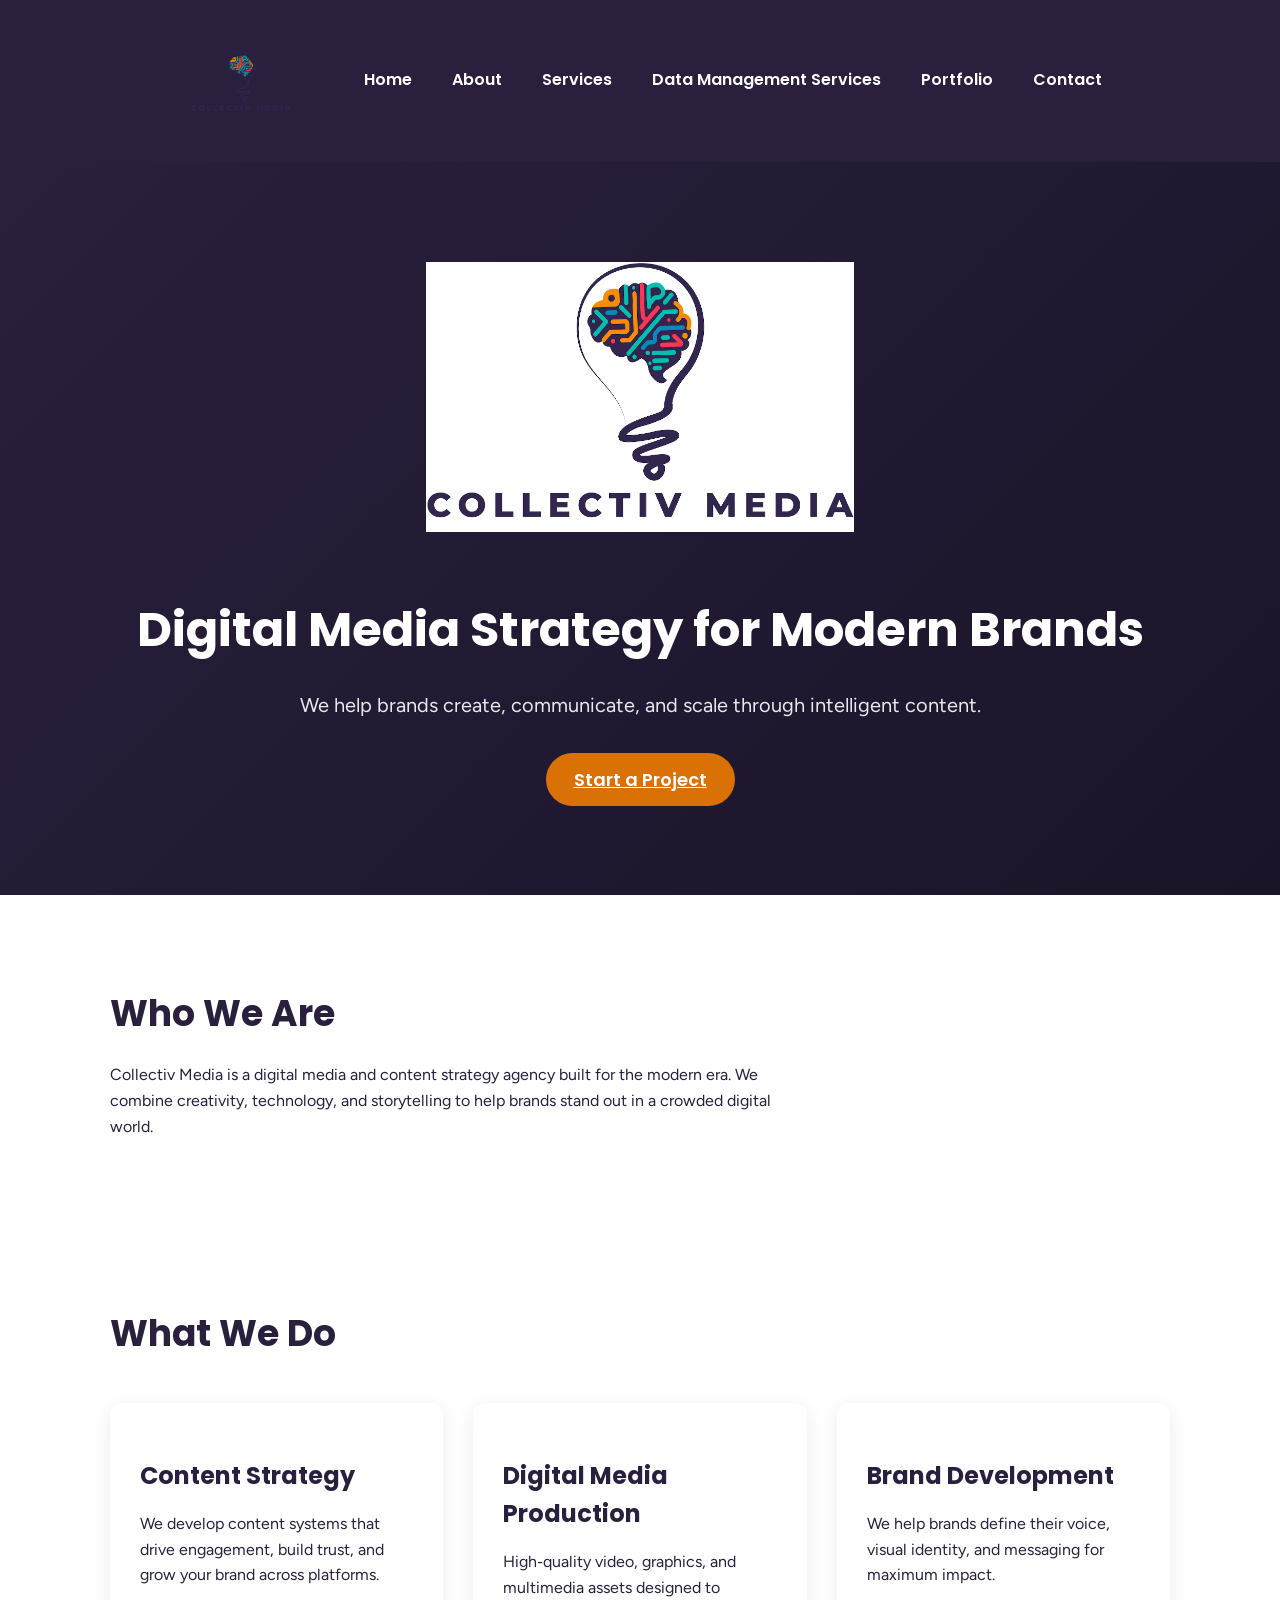
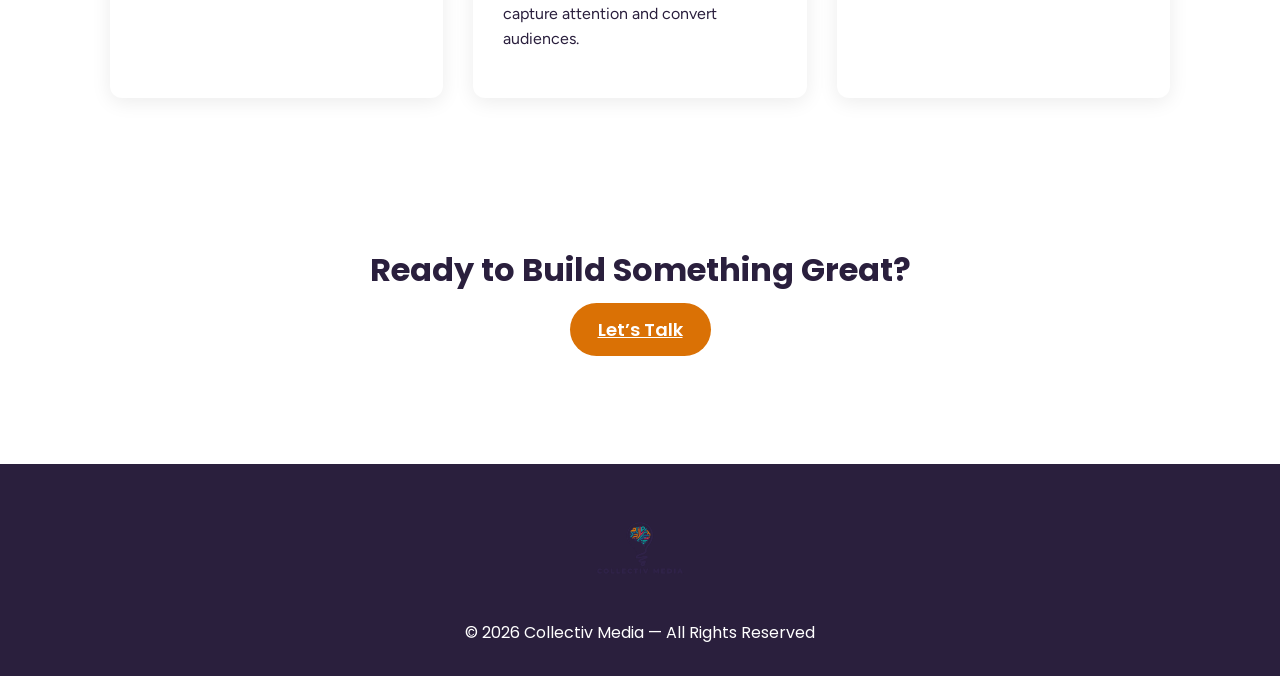
==== index.html @ ace03f04 "Update hero logo image in index.html" ====
<!DOCTYPE html>
<html lang="en">
<head>
  <meta charset="UTF-8" />
  <meta name="viewport" content="width=device-width, initial-scale=1.0" />
  <title>Collectiv Media — Digital Media & Content Strategy</title>
  <link rel="stylesheet" href="style.css" />
</head>

<body>

  <!-- Navigation -->
  <nav>
    <a href="index.html" class="nav-logo">
      <img src="Assets/Collectiv_Media-clear.png" alt="Collectiv Media Logo" />
    </a>

    <a href="index.html">Home</a>
    <a href="about.html">About</a>
    <a href="services.html">Services</a>
    <a href="NDIservices.html">Data Management Services</a>
    <a href="portfolio.html">Portfolio</a>
    <a href="contact.html">Contact</a>
  </nav>

  <!-- HERO SECTION -->
  <header>
    <img src="Assets/Collectiv_Media-whitelarge.png" alt="Collectiv Media Logo" class="hero-logo" />

    <h1>Digital Media Strategy for Modern Brands</h1>
    <p>We help brands create, communicate, and scale through intelligent content.</p>
    <br />
    <a href="contact.html" class="btn">Start a Project</a>
  </header>

  <!-- ABOUT SECTION -->
  <section class="fade-in">
    <h2 style="font-family: var(--font-display); font-size: 36px; margin-bottom: 20px;">
      Who We Are
    </h2>
    <p style="max-width: 700px;">
      Collectiv Media is a digital media and content strategy agency built for the modern era.
      We combine creativity, technology, and storytelling to help brands stand out in a crowded digital world.
    </p>
  </section>

  <!-- SERVICES PREVIEW -->
  <section class="fade-in">
    <h2 style="font-family: var(--font-display); font-size: 36px; margin-bottom: 40px;">
      What We Do
    </h2>

    <div style="display: grid; grid-template-columns: repeat(auto-fit, minmax(280px, 1fr)); gap: 30px;">

      <div class="card">
        <h3 style="font-family: var(--font-display); font-size: 24px; margin-bottom: 10px;">
          Content Strategy
        </h3>
        <p>
          We develop content systems that drive engagement, build trust, and grow your brand across platforms.
        </p>
      </div>

      <div class="card">
        <h3 style="font-family: var(--font-display); font-size: 24px; margin-bottom: 10px;">
          Digital Media Production
        </h3>
        <p>
          High‑quality video, graphics, and multimedia assets designed to capture attention and convert audiences.
        </p>
      </div>

      <div class="card">
        <h3 style="font-family: var(--font-display); font-size: 24px; margin-bottom: 10px;">
          Brand Development
        </h3>
        <p>
          We help brands define their voice, visual identity, and messaging for maximum impact.
        </p>
      </div>

    </div>
  </section>

  <!-- CTA BANNER -->
  <section class="fade-in" style="text-align: center;">
    <h2 style="font-family: var(--font-display); font-size: 32px; margin-bottom: 20px;">
      Ready to Build Something Great?
    </h2>
    <a href="contact.html" class="btn">Let’s Talk</a>
  </section>

  <!-- FOOTER -->
  <footer>
    <div class="footer-logo">
      <img src="Assets/Collectiv_Media-clear.png" alt="Collectiv Media Logo" />
    </div>
    © 2026 Collectiv Media — All Rights Reserved
  </footer>

</body>
</html>
---- style.css ----
/* -------------------------------------------------- */
/* BRAND IMPORTS (LOGO-ALIGNED TYPOGRAPHY)            */
/* -------------------------------------------------- */

@import url("https://fonts.googleapis.com/css2?family=Figtree:wght@300;400;500;600;700&family=Poppins:wght@400;500;600;700;800&display=swap");

/* -------------------------------------------------- */
/* BRAND VARIABLES (EXTRACTED FROM YOUR LOGO)         */
/* -------------------------------------------------- */

:root {
  --brand-dark: #2a1f3d;        /* deep purple/charcoal */
  --brand-orange: #da7105;      /* electric orange */
  --brand-teal: #1fa7a0;        /* teal accent */
  --brand-pink: #e84c8b;        /* hot pink accent */
  --brand-yellow: #fdcf4c;      /* highlight yellow */
  --brand-white: #ffffff;

  --font-display: "Poppins", system-ui, sans-serif;
  --font-body: "Figtree", system-ui, sans-serif;

  --radius-card: 12px;
  --radius-pill: 9999px;

  --shadow-soft: 0 4px 20px rgba(0,0,0,0.08);
  --shadow-medium: 0 6px 30px rgba(0,0,0,0.12);

  --max-width: 1100px;
}

/* -------------------------------------------------- */
/* GLOBAL RESET                                        */
/* -------------------------------------------------- */

*,
*::before,
*::after {
  box-sizing: border-box;
}

body {
  margin: 0;
  background: var(--brand-white);
  color: var(--brand-dark);
  font-family: var(--font-body);
  line-height: 1.6;
  -webkit-font-smoothing: antialiased;
}

/* -------------------------------------------------- */
/* GLOBAL LAYOUT                                       */
/* -------------------------------------------------- */

section {
  max-width: var(--max-width);
  margin: auto;
  padding: 60px 20px;
}

/* -------------------------------------------------- */
/* LOGOS                                          */
/* -------------------------------------------------- */

.nav-logo img {
  height: 126px;
  width: auto;
  vertical-align: middle;
  margin-right: 20px;
}

.hero-logo {
  height: 270px;
  width: auto;
  margin-bottom: 20px;
}

.footer-logo img {
  height: 108px;
  width: auto;
  opacity: 0.85;
  margin-bottom: 10px;
}

/* -------------------------------------------------- */
/* NAVIGATION                                          */
/* -------------------------------------------------- */

nav {
  background: var(--brand-dark);
  padding: 18px 0;
  text-align: center;
  position: sticky;
  top: 0;
  z-index: 100;
}

nav a {
  color: var(--brand-white);
  margin: 0 18px;
  text-decoration: none;
  font-weight: 600;
  font-family: var(--font-display);
  position: relative;
  transition: color 0.2s ease;
}

nav a:hover {
  color: var(--brand-orange);
}

nav a::after {
  content: "";
  position: absolute;
  left: 0;
  bottom: -4px;
  width: 0%;
  height: 2px;
  background: var(--brand-orange);
  transition: width 0.25s ease;
}

nav a:hover::after {
  width: 100%;
}

/* -------------------------------------------------- */
/* HEADER / HERO                                       */
/* -------------------------------------------------- */

header {
  background: linear-gradient(135deg, var(--brand-dark), #1a1428);
  color: var(--brand-white);
  padding: 100px 20px;
  text-align: center;
}

header h1 {
  font-family: var(--font-display);
  font-size: 48px;
  margin-bottom: 10px;
  font-weight: 700;
}

header p {
  font-size: 20px;
  opacity: 0.9;
}

/* -------------------------------------------------- */
/* BUTTONS                                             */
/* -------------------------------------------------- */

.btn,
button,
.fs-button {
  background: var(--brand-orange);
  color: var(--brand-white);
  padding: 14px 28px;
  border-radius: var(--radius-pill);
  font-family: var(--font-display);
  font-size: 18px;
  font-weight: 600;
  border: none;
  cursor: pointer;
  transition: background 0.25s ease, transform 0.15s ease;
}

.btn:hover,
button:hover,
.fs-button:hover {
  background: var(--brand-dark);
  transform: translateY(-2px);
}

/* -------------------------------------------------- */
/* CARD COMPONENTS                                     */
/* -------------------------------------------------- */

.card {
  background: var(--brand-white);
  border-radius: var(--radius-card);
  padding: 30px;
  box-shadow: var(--shadow-soft);
  transition: transform 0.25s ease, box-shadow 0.25s ease;
}

.card:hover {
  transform: translateY(-6px);
  box-shadow: var(--shadow-medium);
}

/* -------------------------------------------------- */
/* CONTACT FORM (FORMSPREE)                            */
/* -------------------------------------------------- */

.contact-container {
  background: var(--brand-white);
  padding: 40px;
  border-radius: var(--radius-card);
  box-shadow: var(--shadow-soft);
}

.contact-container h2 {
  font-family: var(--font-display);
  font-size: 32px;
  margin-bottom: 10px;
}

.contact-container p {
  color: #555;
  margin-bottom: 25px;
}

/* Formspree fields */
.fs-form {
  display: grid;
  row-gap: 1.5rem;
}

.fs-field {
  display: flex;
  flex-direction: column;
  row-gap: 0.5rem;
}

.fs-label {
  font-family: var(--font-display);
  font-weight: 600;
  color: var(--brand-dark);
}

.fs-input,
.fs-textarea {
  border-radius: 10px;
  border: 1px solid #ddd;
  padding: 14px;
  font-size: 16px;
  background: #fafafa;
  transition: border-color 0.2s ease, background 0.2s ease;
}

.fs-input:focus,
.fs-textarea:focus {
  border-color: var(--brand-orange);
  background: var(--brand-white);
  outline: none;
}

.fs-description {
  color: #666;
  font-size: 14px;
}

/* -------------------------------------------------- */
/* FOOTER                                              */
/* -------------------------------------------------- */

footer {
  background: var(--brand-dark);
  color: var(--brand-white);
  text-align: center;
  padding: 30px 20px;
  margin-top: 60px;
  font-family: var(--font-display);
  font-size: 16px;
}

/* -------------------------------------------------- */
/* ANIMATIONS                                          */
/* -------------------------------------------------- */

.fade-in {
  opacity: 0;
  transform: translateY(20px);
  animation: fadeInUp 0.6s ease forwards;
}

@keyframes fadeInUp {
  to {
    opacity: 1;
    transform: translateY(0);
  }
}

/* -------------------------------------------------- */
/* METHODOLOGY DIAGRAM                                */
/* -------------------------------------------------- */

.methodology-diagram {
  display: flex;
  justify-content: center;
  align-items: center;
  gap: 25px;
  flex-wrap: wrap;
  margin-top: 30px;
}

.method-step {
  background: var(--brand-white);
  border-radius: var(--radius-card);
  padding: 25px;
  width: 220px;
  box-shadow: var(--shadow-soft);
  text-align: center;
  transition: transform 0.25s ease, box-shadow 0.25s ease;
}

.method-step:hover {
  transform: translateY(-6px);
  box-shadow: var(--shadow-medium);
}

.method-icon {
  font-size: 40px;
  margin-bottom: 10px;
}

.method-arrow {
  font-size: 32px;
  color: var(--brand-orange);
  font-weight: bold;
}

/* -------------------------------------------------- */
/* FLOATING CTA BUTTON                                 */
/* -------------------------------------------------- */

.floating-cta {
  position: fixed;
  bottom: 25px;
  right: 25px;
  background: var(--brand-orange);
  color: var(--brand-white);
  padding: 14px 28px;
  border-radius: var(--radius-pill);
  font-family: var(--font-display);
  font-size: 18px;
  font-weight: 600;
  text-decoration: none;
  box-shadow: 0 6px 20px rgba(0,0,0,0.15);
  transition: background 0.25s ease, transform 0.2s ease;
  z-index: 999;
}

.floating-cta:hover {
  background: var(--brand-dark);
  transform: translateY(-3px);
}
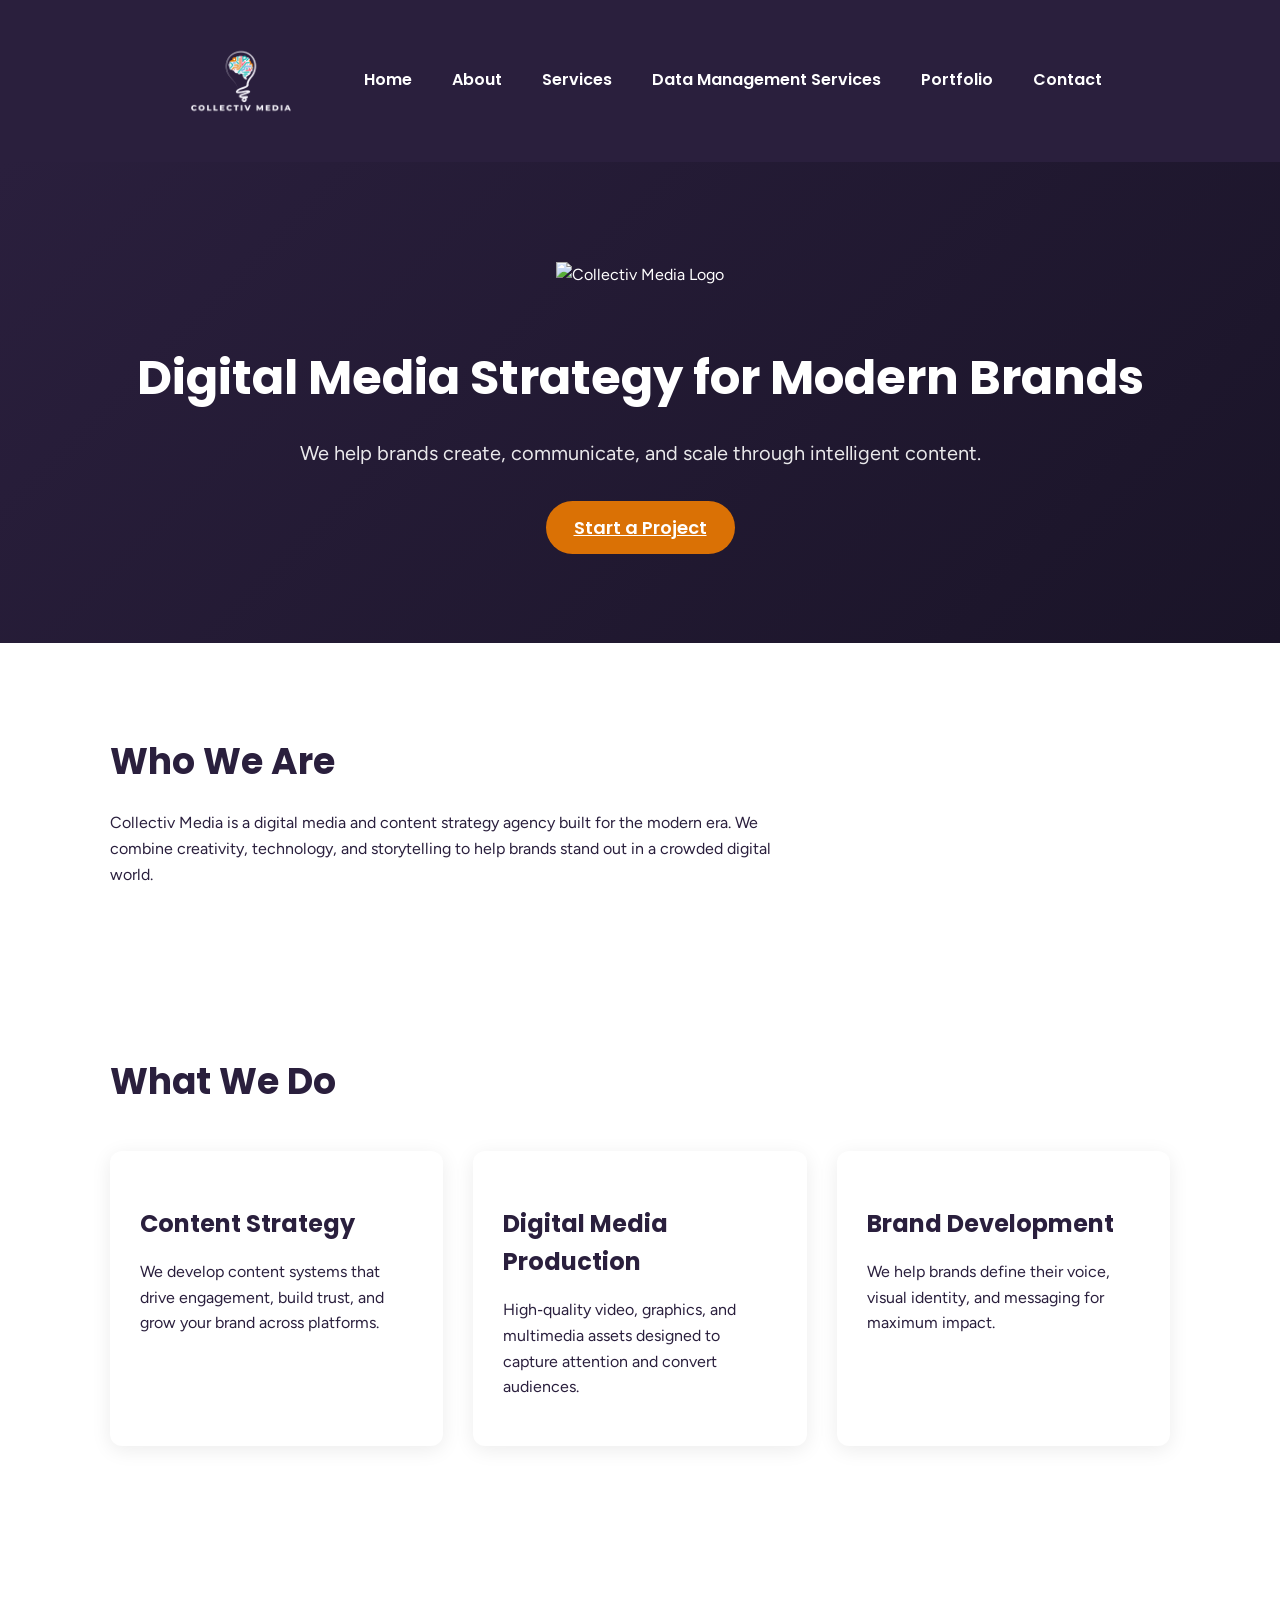
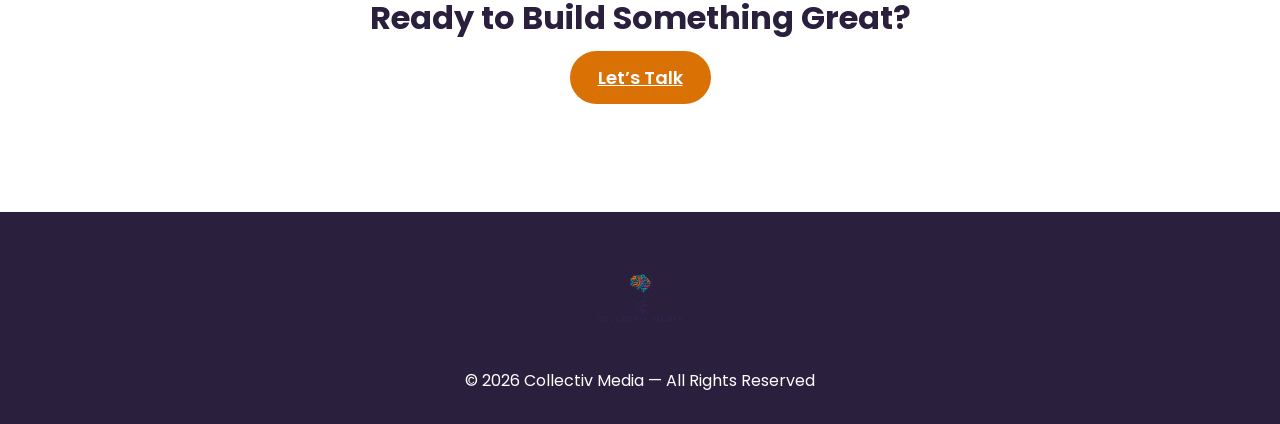
==== commit 8d141d88: "Update recolored logo images in index.html" ====
--- a/index.html
+++ b/index.html
@@ -12,7 +12,7 @@
   <!-- Navigation -->
   <nav>
     <a href="index.html" class="nav-logo">
-      <img src="Assets/Collectiv_Media-clear.png" alt="Collectiv Media Logo" />
+      <img src="Assets/logo1_full_recolor.png" alt="Collectiv Media Logo" />
     </a>
 
     <a href="index.html">Home</a>
@@ -25,7 +25,7 @@
 
   <!-- HERO SECTION -->
   <header>
-    <img src="Assets/Collectiv_Media-whitelarge.png" alt="Collectiv Media Logo" class="hero-logo" />
+    <img src="Assets/logo1_partialrecolor.png" alt="Collectiv Media Logo" class="hero-logo" />
 
     <h1>Digital Media Strategy for Modern Brands</h1>
     <p>We help brands create, communicate, and scale through intelligent content.</p>
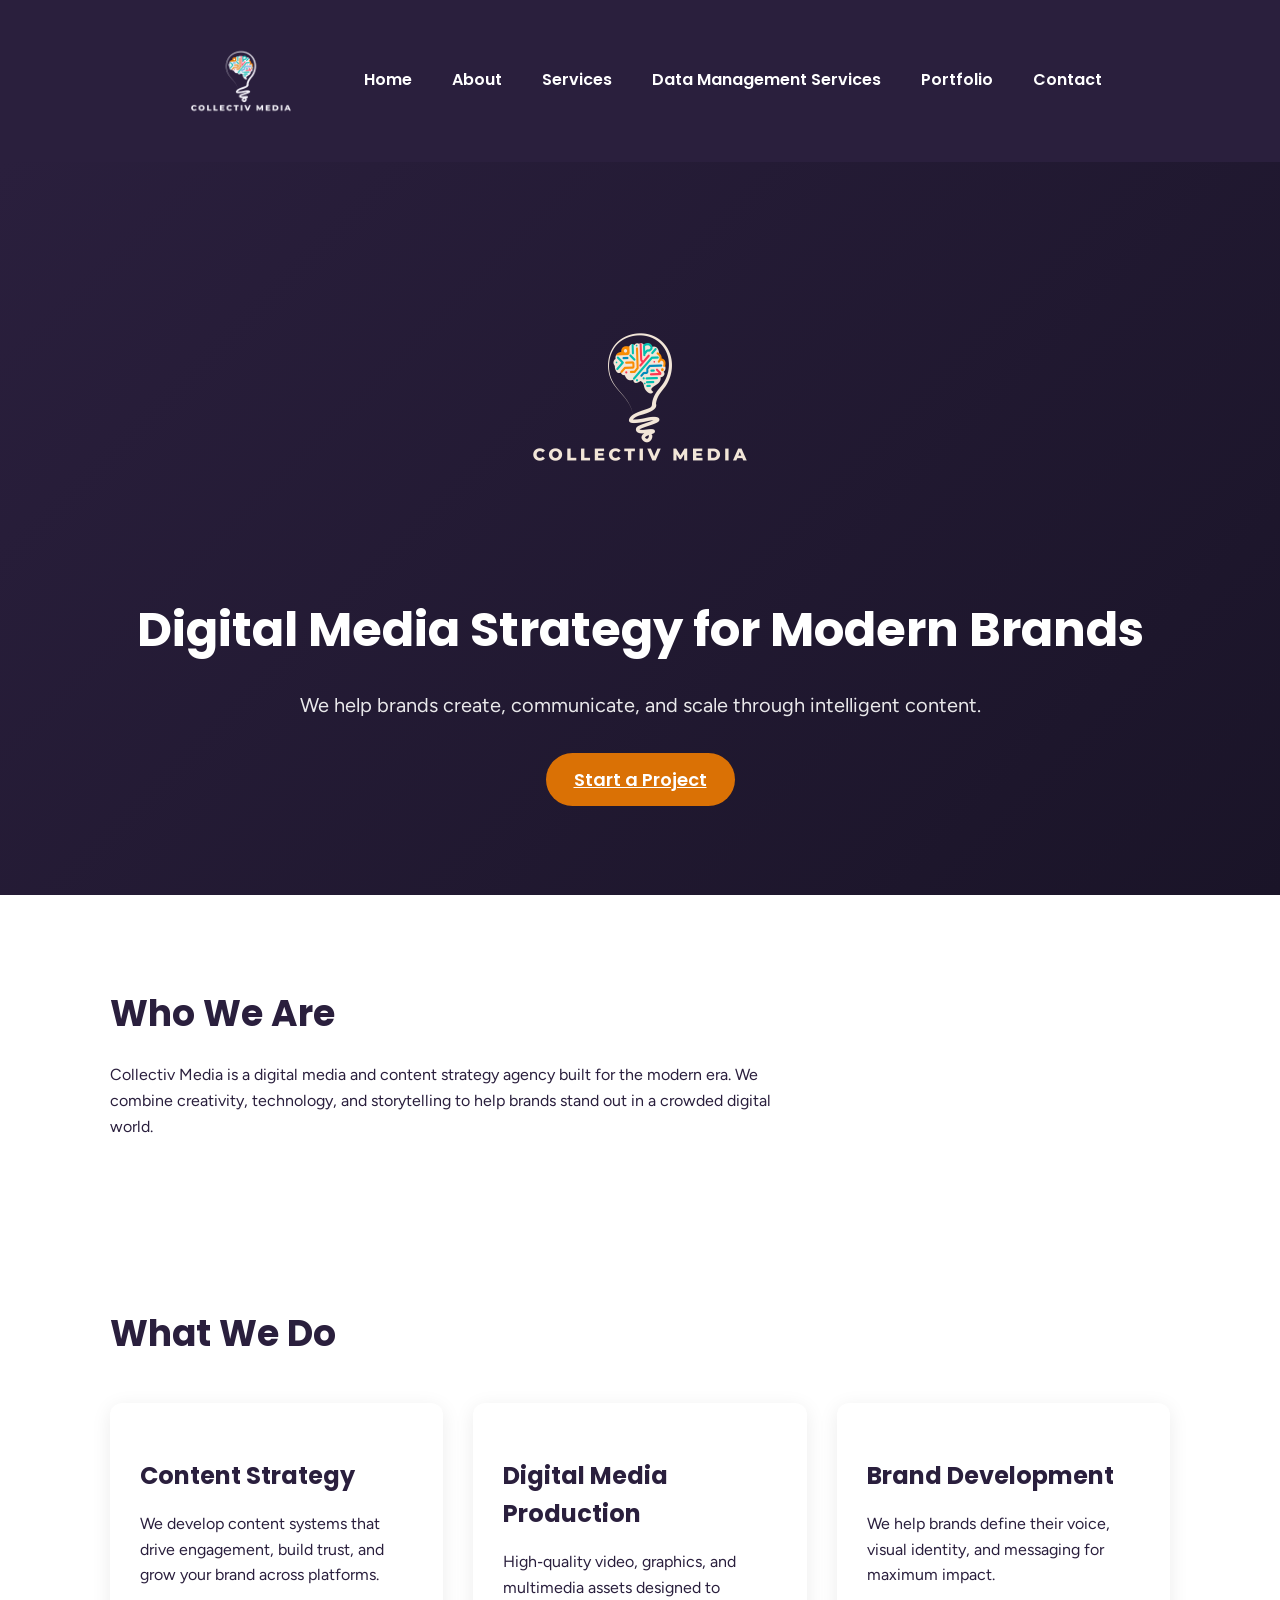
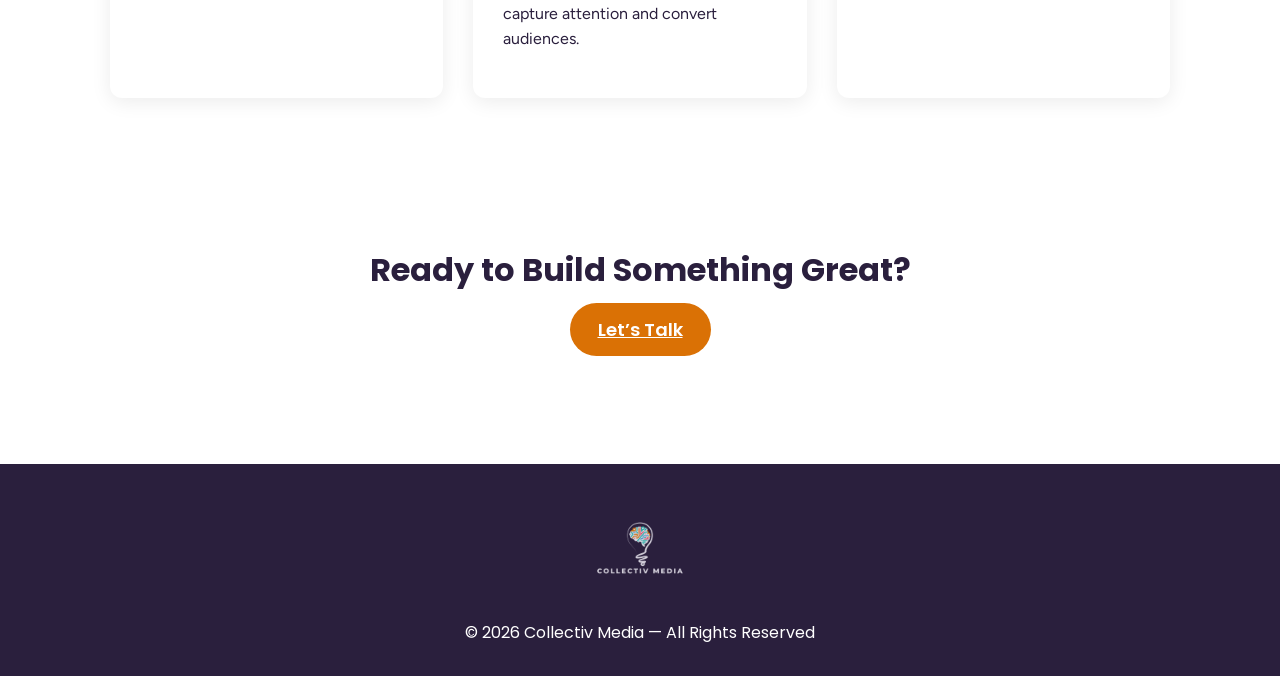
==== commit 26017622: "Update logo images in index.html" ====
--- a/index.html
+++ b/index.html
@@ -25,7 +25,7 @@
 
   <!-- HERO SECTION -->
   <header>
-    <img src="Assets/logo1_partialrecolor.png" alt="Collectiv Media Logo" class="hero-logo" />
+    <img src="Assets/logo1_full_partialrecolor.png" alt="Collectiv Media Logo" class="hero-logo" />
 
     <h1>Digital Media Strategy for Modern Brands</h1>
     <p>We help brands create, communicate, and scale through intelligent content.</p>
@@ -93,7 +93,7 @@
   <!-- FOOTER -->
   <footer>
     <div class="footer-logo">
-      <img src="Assets/Collectiv_Media-clear.png" alt="Collectiv Media Logo" />
+      <img src="Assets/logo1_full_recolor.png" alt="Collectiv Media Logo" />
     </div>
     © 2026 Collectiv Media — All Rights Reserved
   </footer>
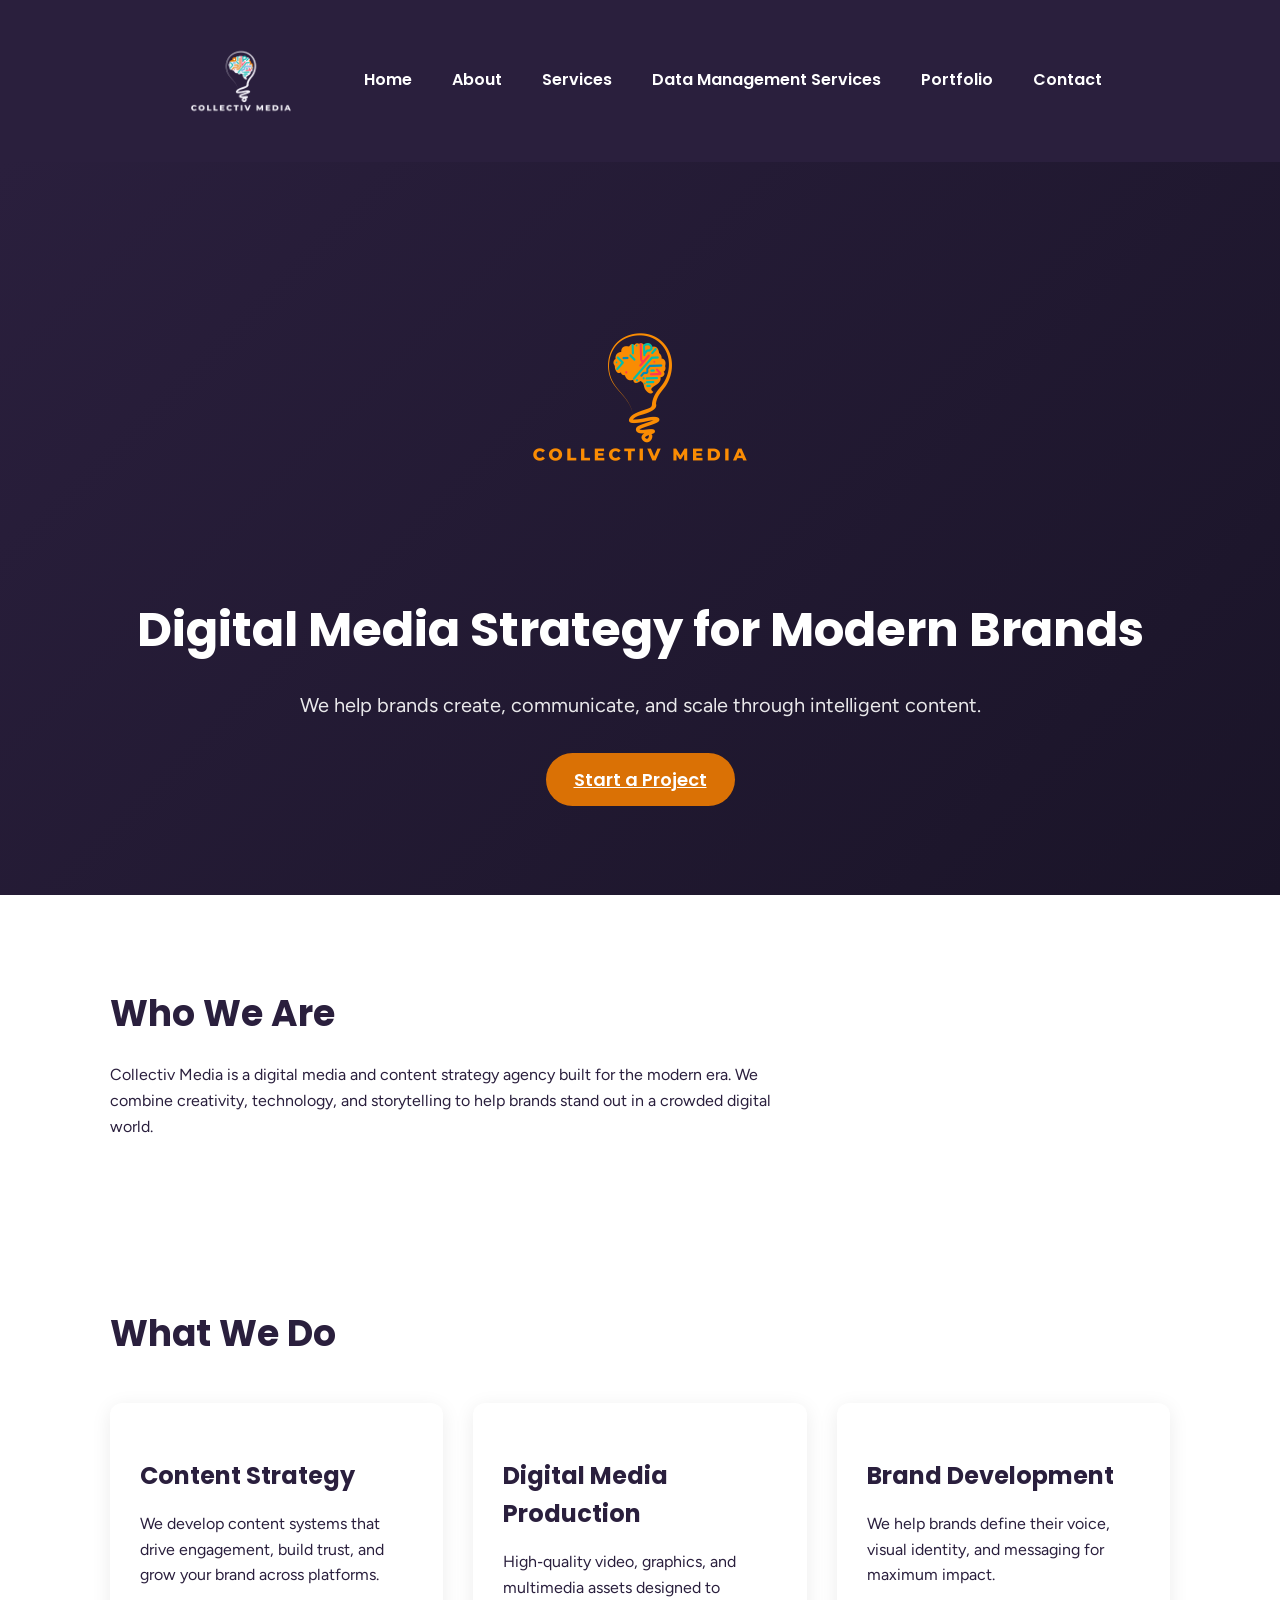
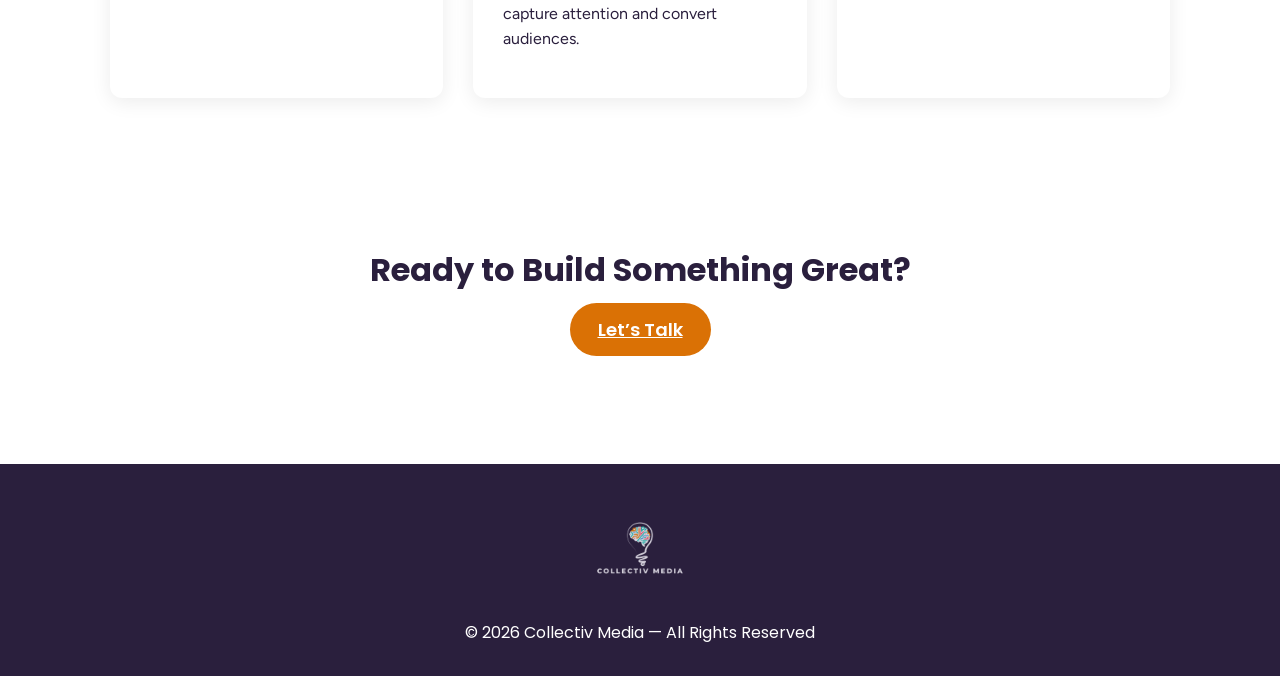
==== commit b00bb26c: "Update logo image source in hero section" ====
--- a/index.html
+++ b/index.html
@@ -25,7 +25,7 @@
 
   <!-- HERO SECTION -->
   <header>
-    <img src="Assets/logo1_full_partialrecolor.png" alt="Collectiv Media Logo" class="hero-logo" />
+    <img src="Assets/logo1_orange.png" alt="Collectiv Media Logo" class="hero-logo" />
 
     <h1>Digital Media Strategy for Modern Brands</h1>
     <p>We help brands create, communicate, and scale through intelligent content.</p>
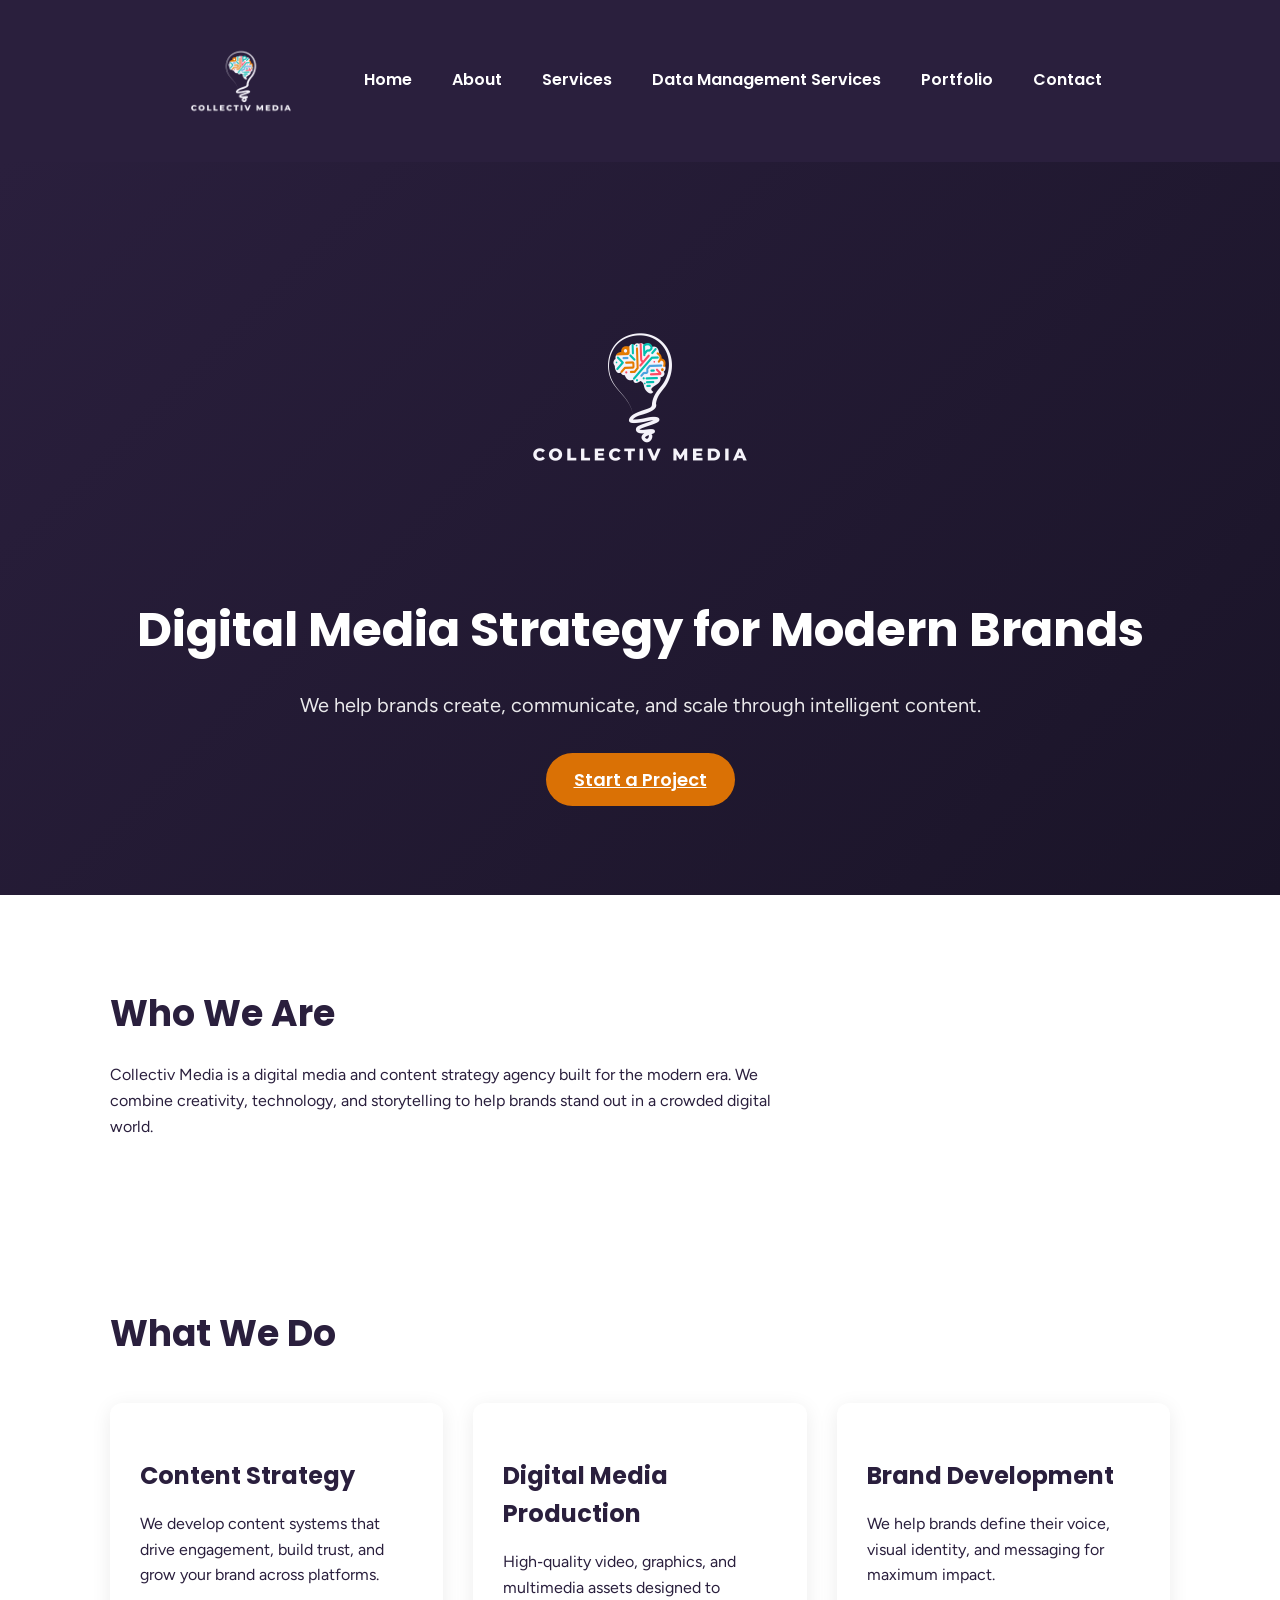
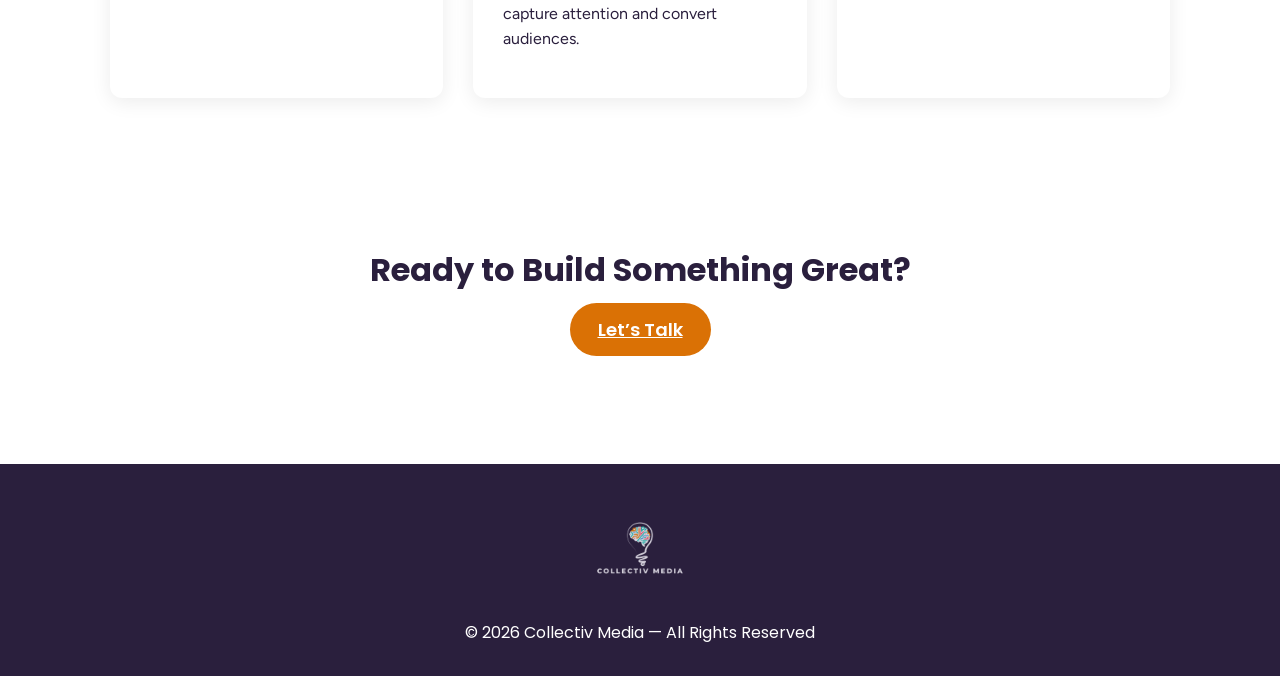
==== commit dfc1b608: "Update logo image in hero section" ====
--- a/index.html
+++ b/index.html
@@ -25,7 +25,7 @@
 
   <!-- HERO SECTION -->
   <header>
-    <img src="Assets/logo1_orange.png" alt="Collectiv Media Logo" class="hero-logo" />
+    <img src="Assets/logo1_full_recolor.png" alt="Collectiv Media Logo" class="hero-logo" />
 
     <h1>Digital Media Strategy for Modern Brands</h1>
     <p>We help brands create, communicate, and scale through intelligent content.</p>
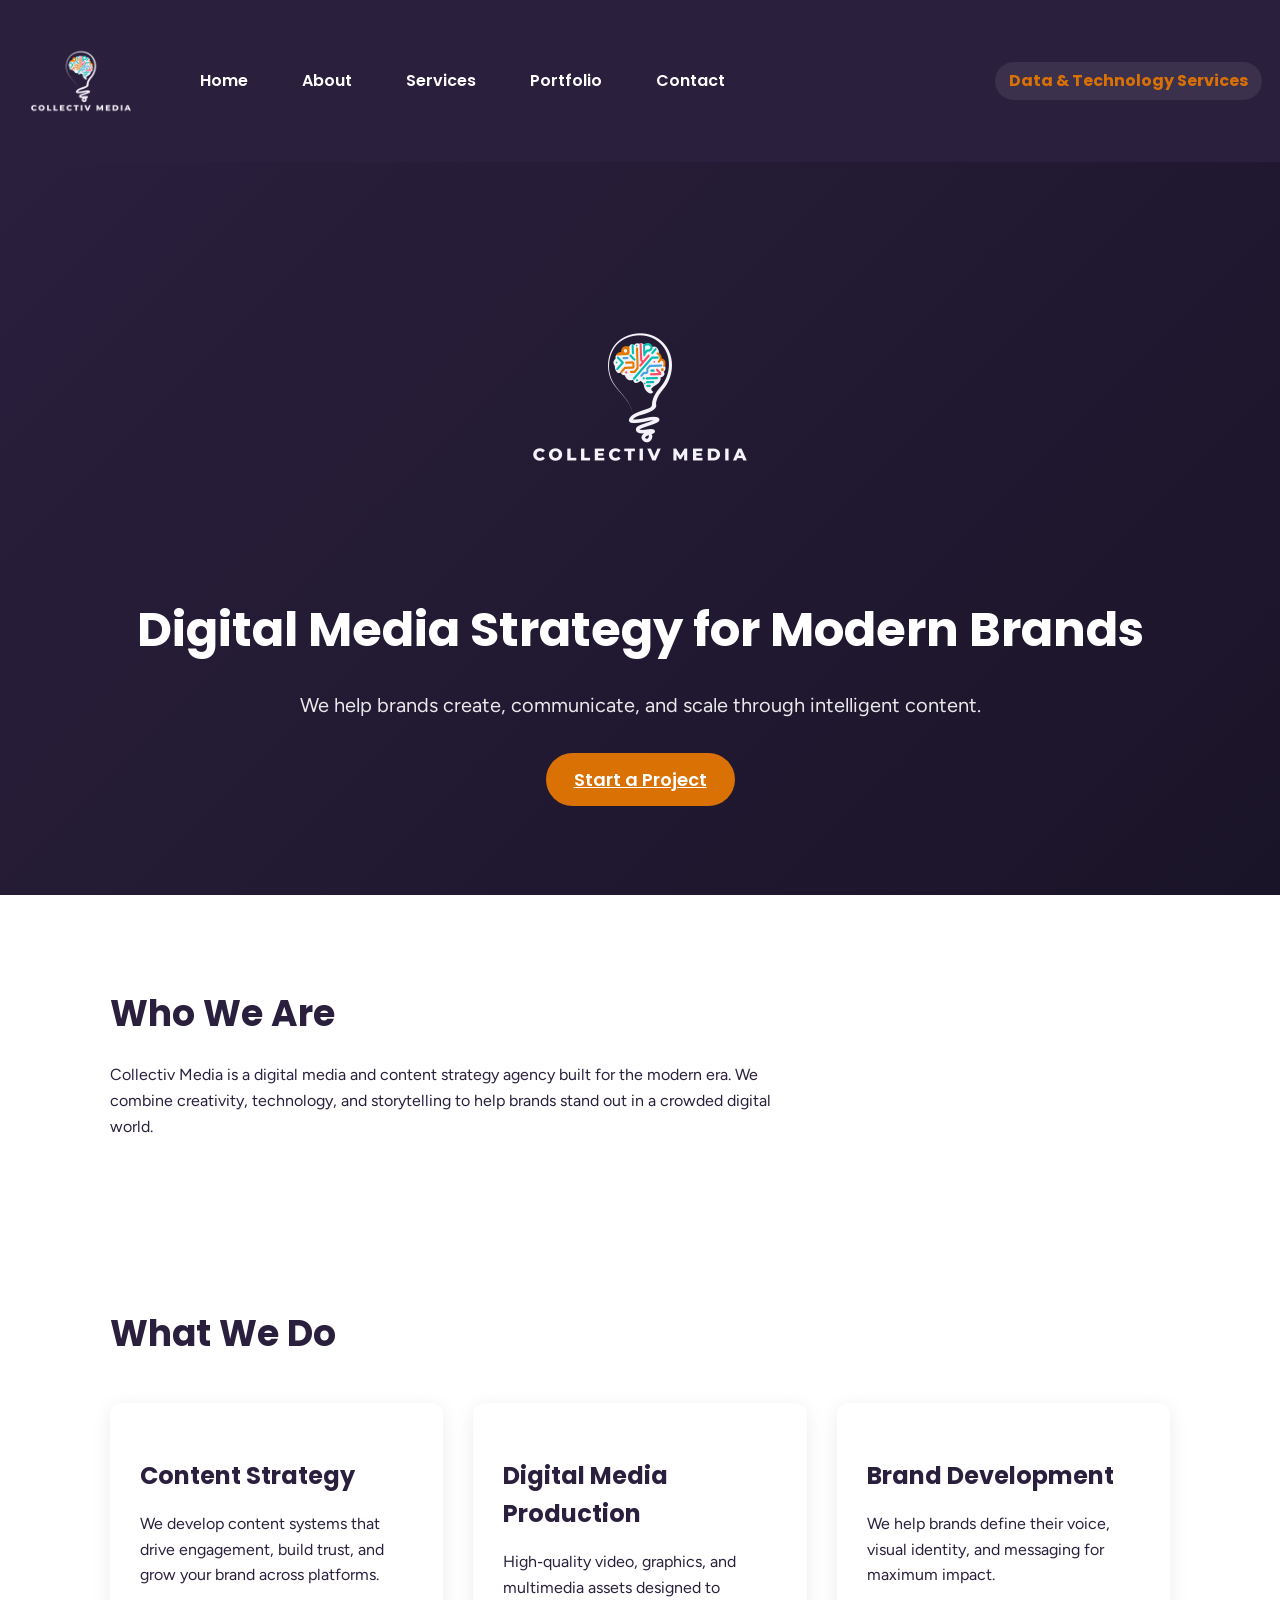
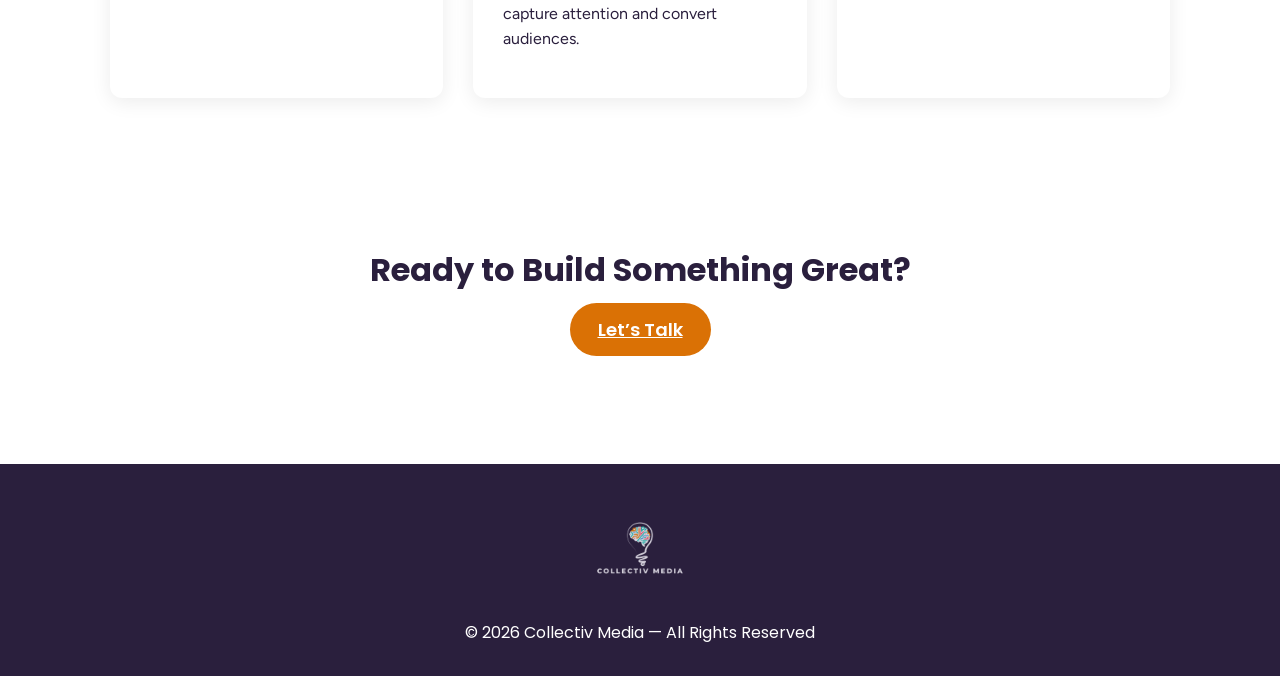
==== commit e64edb89: "Update navigation structure in index.html Added navigation links and reorganized the nav structure." ====
--- a/index.html
+++ b/index.html
@@ -11,17 +11,20 @@
 
   <!-- Navigation -->
   <nav>
-    <a href="index.html" class="nav-logo">
-      <img src="Assets/logo1_full_recolor.png" alt="Collectiv Media Logo" />
-    </a>
+  <a href="index.html" class="nav-logo">
+    <img src="Assets/logo1_full_recolor.png" alt="Collectiv Media Logo" />
+  </a>
 
+  <div class="nav-links">
     <a href="index.html">Home</a>
     <a href="about.html">About</a>
     <a href="services.html">Services</a>
-    <a href="NDIservices.html">Data Management Services</a>
     <a href="portfolio.html">Portfolio</a>
     <a href="contact.html">Contact</a>
-  </nav>
+  </div>
+
+  <a href="NDIservices.html" class="nav-special">Data & Technology Services</a>
+</nav>
 
   <!-- HERO SECTION -->
   <header>
--- a/style.css
+++ b/style.css
@@ -80,6 +80,25 @@
   opacity: 0.85;
   margin-bottom: 10px;
 }
+
+.section-logo {
+  height: 60px;
+  width: auto;
+  margin-bottom: 20px;
+  opacity: 0.9;
+}
+
+.portfolio-watermark {
+  position: absolute;
+  top: 50%;
+  left: 50%;
+  height: 300px;
+  width: auto;
+  opacity: 0.05;
+  transform: translate(-50%, -50%);
+  pointer-events: none;
+}
+
 
 /* -------------------------------------------------- */
 /* NAVIGATION                                          */
@@ -274,6 +293,10 @@
   transform: translateY(20px);
   animation: fadeInUp 0.6s ease forwards;
 }
+.fade-in.visible {
+  opacity: 1;
+  transform: translateY(0);
+}
 
 @keyframes fadeInUp {
   to {
@@ -346,3 +369,74 @@
   background: var(--brand-dark);
   transform: translateY(-3px);
 }
+
+/* Right‑aligned special nav link */
+.nav-right {
+  margin-left: auto;
+  font-weight: 700;
+  color: var(--brand-orange);
+}
+
+.nav-right:hover {
+  color: var(--brand-white);
+}
+
+/* Navigation layout upgrade */
+nav {
+  display: flex;
+  align-items: center;
+  justify-content: space-between;
+}
+
+/* Group of main links */
+.nav-links {
+  display: flex;
+  gap: 18px;
+}
+
+/* Special right‑side link */
+.nav-special {
+  margin-left: auto;
+  font-weight: 700;
+  color: var(--brand-orange);
+}
+
+.nav-special:hover {
+  color: var(--brand-white);
+}
+
+/* Accent Pill for the right‑side nav link */
+.nav-special {
+  margin-left: auto;
+  padding: 6px 14px;
+  border-radius: 20px;
+  background: rgba(255, 255, 255, 0.08);
+  font-weight: 700;
+  color: var(--brand-orange);
+  transition: background 0.3s ease, color 0.3s ease;
+}
+
+.nav-special:hover {
+  background: var(--brand-orange);
+  color: var(--brand-white);
+}
+
+/* Accent Pill + Glow Pulse Hover */
+.nav-special {
+  margin-left: auto;
+  padding: 6px 14px;
+  border-radius: 20px;
+  background: rgba(255, 255, 255, 0.08);
+  font-weight: 700;
+  color: var(--brand-orange);
+  transition: 
+    background 0.3s ease,
+    color 0.3s ease,
+    box-shadow 0.3s ease;
+}
+
+.nav-special:hover {
+  background: var(--brand-orange);
+  color: var(--brand-white);
+  box-shadow: 0 0 12px rgba(255, 140, 0, 0.6);
+}
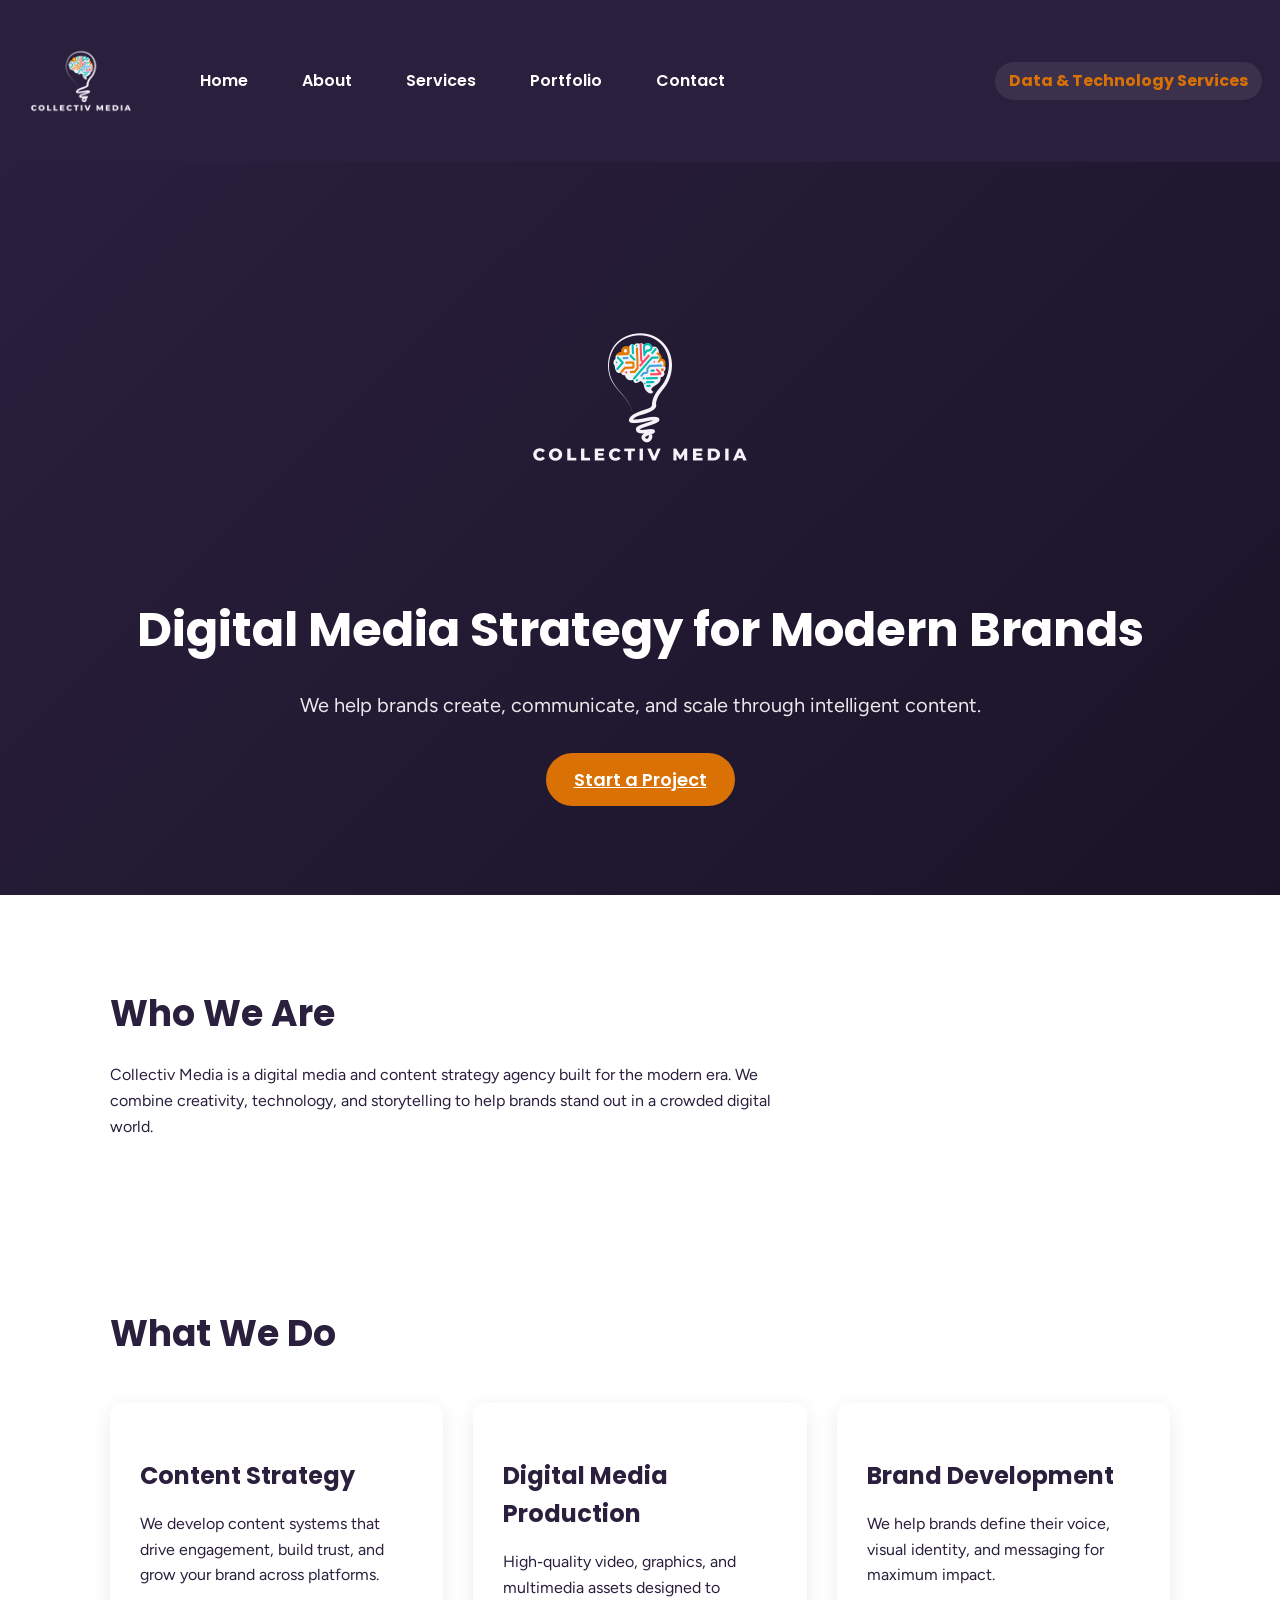
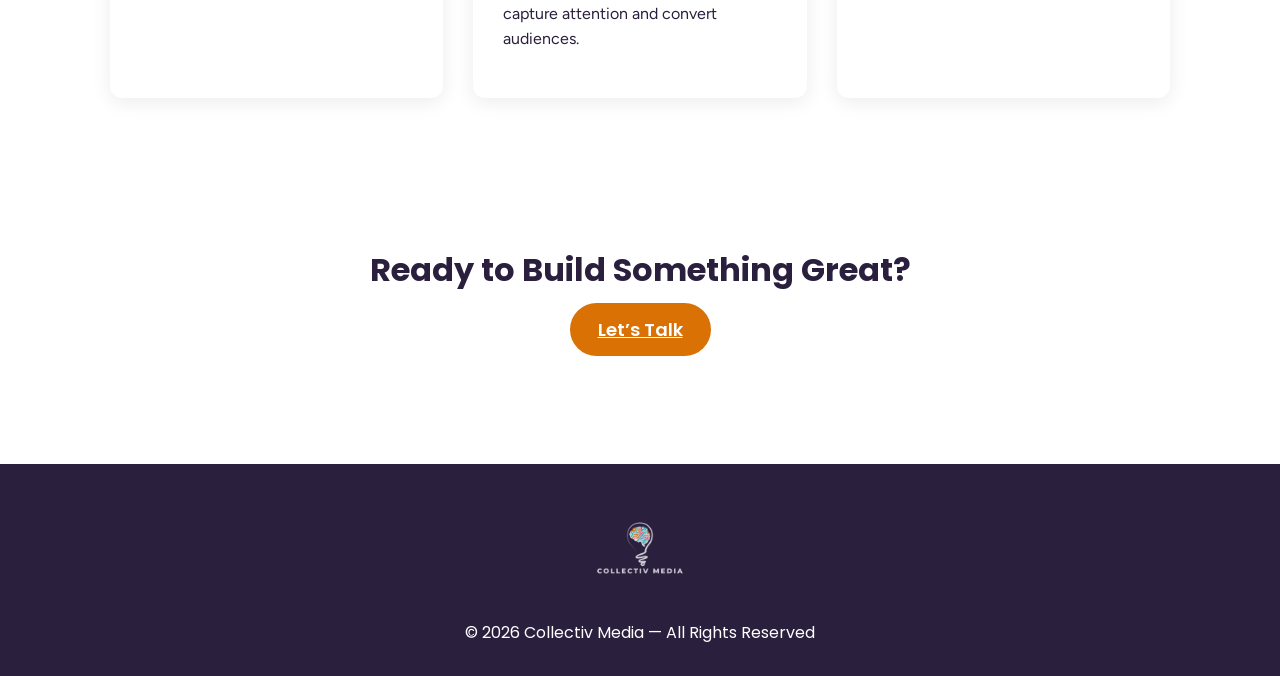
==== commit ba7488bc: "Implement mobile menu toggle in navigation Added mobile navigation functionality and improved struct" ====
--- a/index.html
+++ b/index.html
@@ -11,20 +11,27 @@
 
   <!-- Navigation -->
   <nav>
-  <a href="index.html" class="nav-logo">
-    <img src="Assets/logo1_full_recolor.png" alt="Collectiv Media Logo" />
-  </a>
+    <a href="index.html" class="nav-logo">
+      <img src="Assets/logo1_full_recolor.png" alt="Collectiv Media Logo" />
+    </a>
 
-  <div class="nav-links">
-    <a href="index.html">Home</a>
-    <a href="about.html">About</a>
-    <a href="services.html">Services</a>
-    <a href="portfolio.html">Portfolio</a>
-    <a href="contact.html">Contact</a>
-  </div>
+    <!-- MOBILE MENU BUTTON -->
+    <button class="cm-mobile-menu-btn" aria-label="Open Menu">
+      <span></span>
+      <span></span>
+      <span></span>
+    </button>
 
-  <a href="NDIservices.html" class="nav-special">Data & Technology Services</a>
-</nav>
+    <div class="nav-links">
+      <a href="index.html">Home</a>
+      <a href="about.html">About</a>
+      <a href="services.html">Services</a>
+      <a href="portfolio.html">Portfolio</a>
+      <a href="contact.html">Contact</a>
+    </div>
+
+    <a href="NDIservices.html" class="nav-special">Data & Technology Services</a>
+  </nav>
 
   <!-- HERO SECTION -->
   <header>
@@ -101,5 +108,16 @@
     © 2026 Collectiv Media — All Rights Reserved
   </footer>
 
+  <!-- MOBILE NAV JS -->
+  <script>
+    const cmMenuBtn = document.querySelector('.cm-mobile-menu-btn');
+    const cmNavLinks = document.querySelector('nav .nav-links');
+
+    cmMenuBtn.addEventListener('click', () => {
+      cmMenuBtn.classList.toggle('active');
+      cmNavLinks.classList.toggle('open');
+    });
+  </script>
+
 </body>
 </html>
--- a/style.css
+++ b/style.css
@@ -440,3 +440,96 @@
   color: var(--brand-white);
   box-shadow: 0 0 12px rgba(255, 140, 0, 0.6);
 }
+
+/* ============================
+   COLLECTIV MEDIA — MOBILE NAV
+   ============================ */
+
+/* Hide hamburger on desktop */
+.cm-mobile-menu-btn {
+  display: none !important;
+}
+
+/* MOBILE BREAKPOINT */
+@media (max-width: 900px) {
+
+  /* Reset nav layout for mobile */
+  nav {
+    display: flex !important;
+    align-items: center !important;
+    justify-content: space-between !important;
+    padding: 14px 18px !important;
+    position: sticky;
+    top: 0;
+    z-index: 1000;
+  }
+
+  /* Reset global button styling */
+  .cm-mobile-menu-btn {
+    all: unset;
+    display: flex !important;
+    flex-direction: column;
+    justify-content: space-between;
+    width: 32px;
+    height: 22px;
+    cursor: pointer;
+    margin-left: auto;
+    z-index: 1001;
+  }
+
+  .cm-mobile-menu-btn span {
+    display: block;
+    height: 3px;
+    width: 100%;
+    background: var(--brand-white);
+    border-radius: 3px;
+    transition: 0.3s ease;
+  }
+
+  /* Slide-in menu panel */
+  nav .nav-links {
+    all: unset;
+    position: fixed !important;
+    top: 0;
+    right: -100%;
+    height: 100vh;
+    width: 260px;
+    background: var(--brand-dark);
+    padding-top: 80px;
+    padding-left: 20px;
+    display: flex !important;
+    flex-direction: column !important;
+    gap: 22px;
+    transition: right 0.35s ease;
+    z-index: 1000;
+    box-shadow: -4px 0 12px rgba(0,0,0,0.4);
+  }
+
+  nav .nav-links.open {
+    right: 0 !important;
+  }
+
+  /* Mobile nav links */
+  nav .nav-links a {
+    display: block !important;
+    font-size: 20px !important;
+    padding: 6px 0;
+    color: var(--brand-white) !important;
+  }
+
+  /* Hide nav-special on mobile */
+  .nav-special {
+    display: none !important;
+  }
+
+  /* Hamburger animation */
+  .cm-mobile-menu-btn.active span:nth-child(1) {
+    transform: translateY(9px) rotate(45deg);
+  }
+  .cm-mobile-menu-btn.active span:nth-child(2) {
+    opacity: 0;
+  }
+  .cm-mobile-menu-btn.active span:nth-child(3) {
+    transform: translateY(-9px) rotate(-45deg);
+  }
+}
